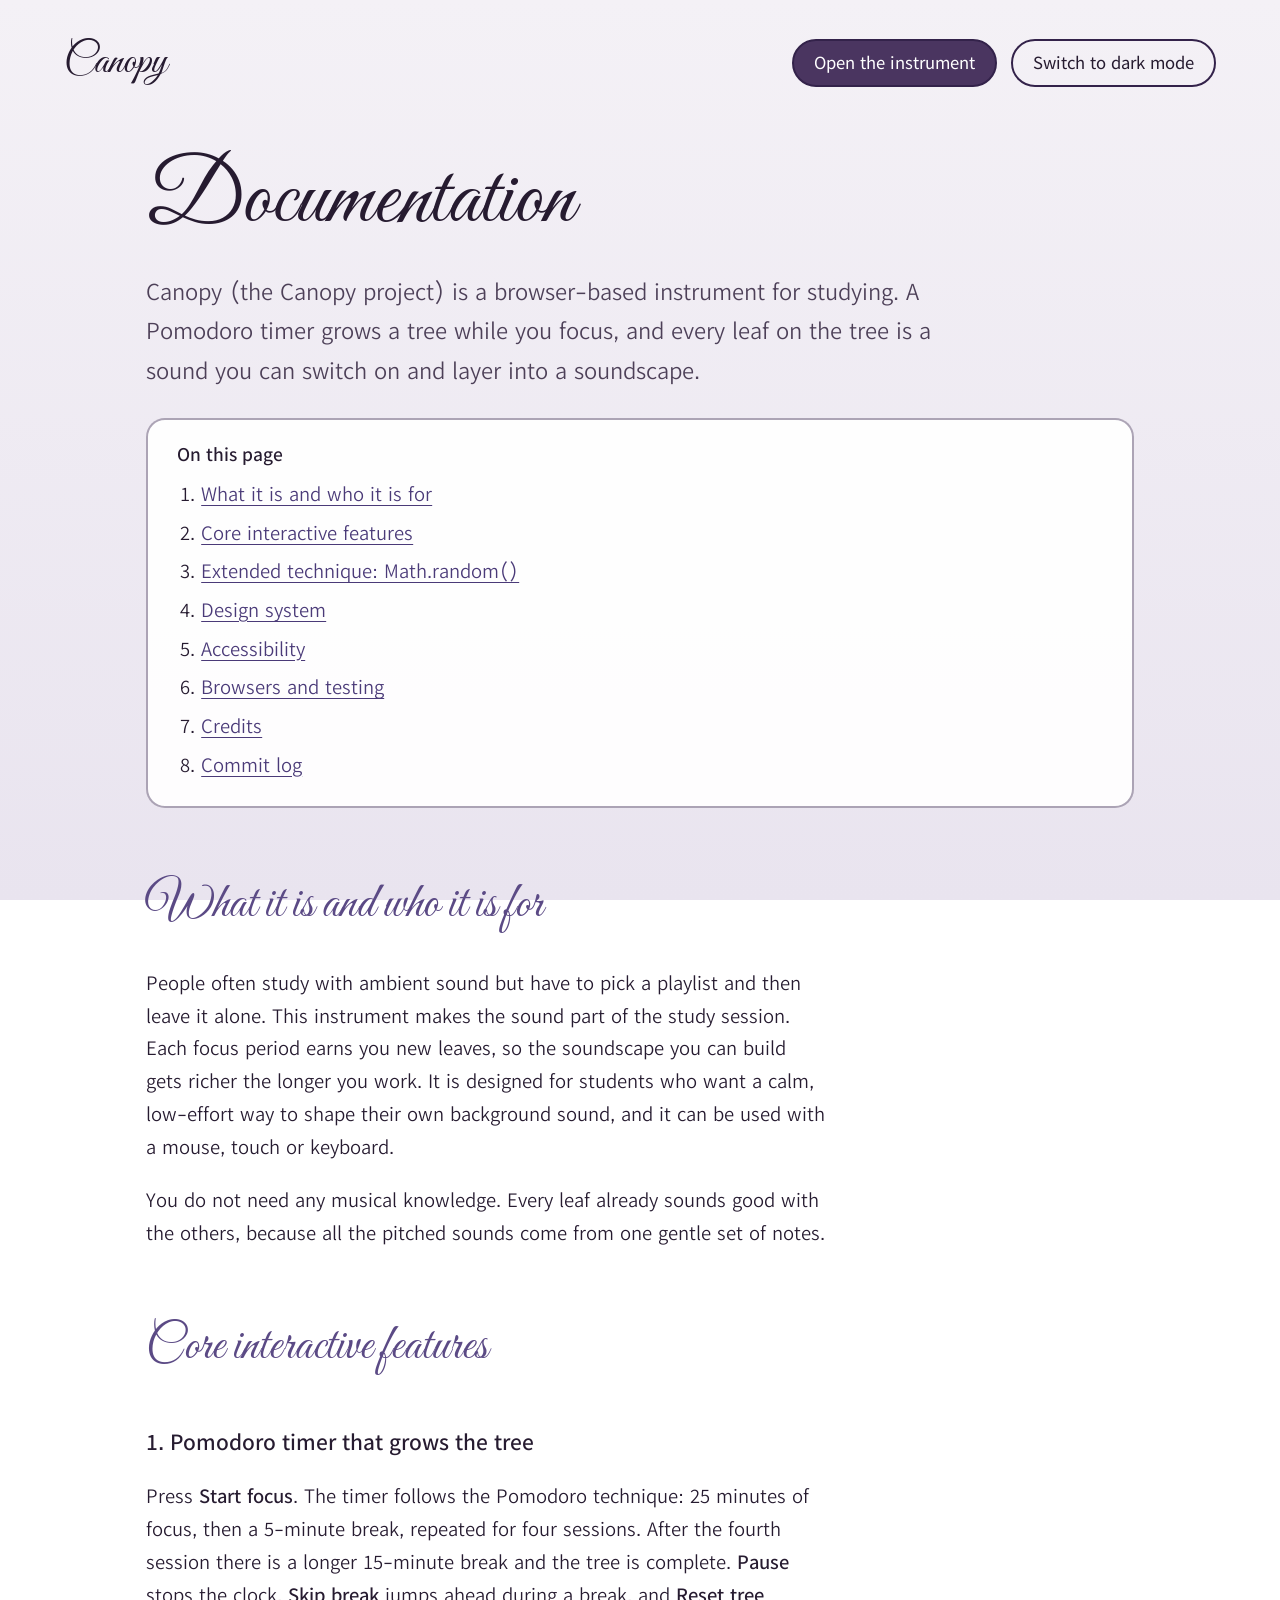
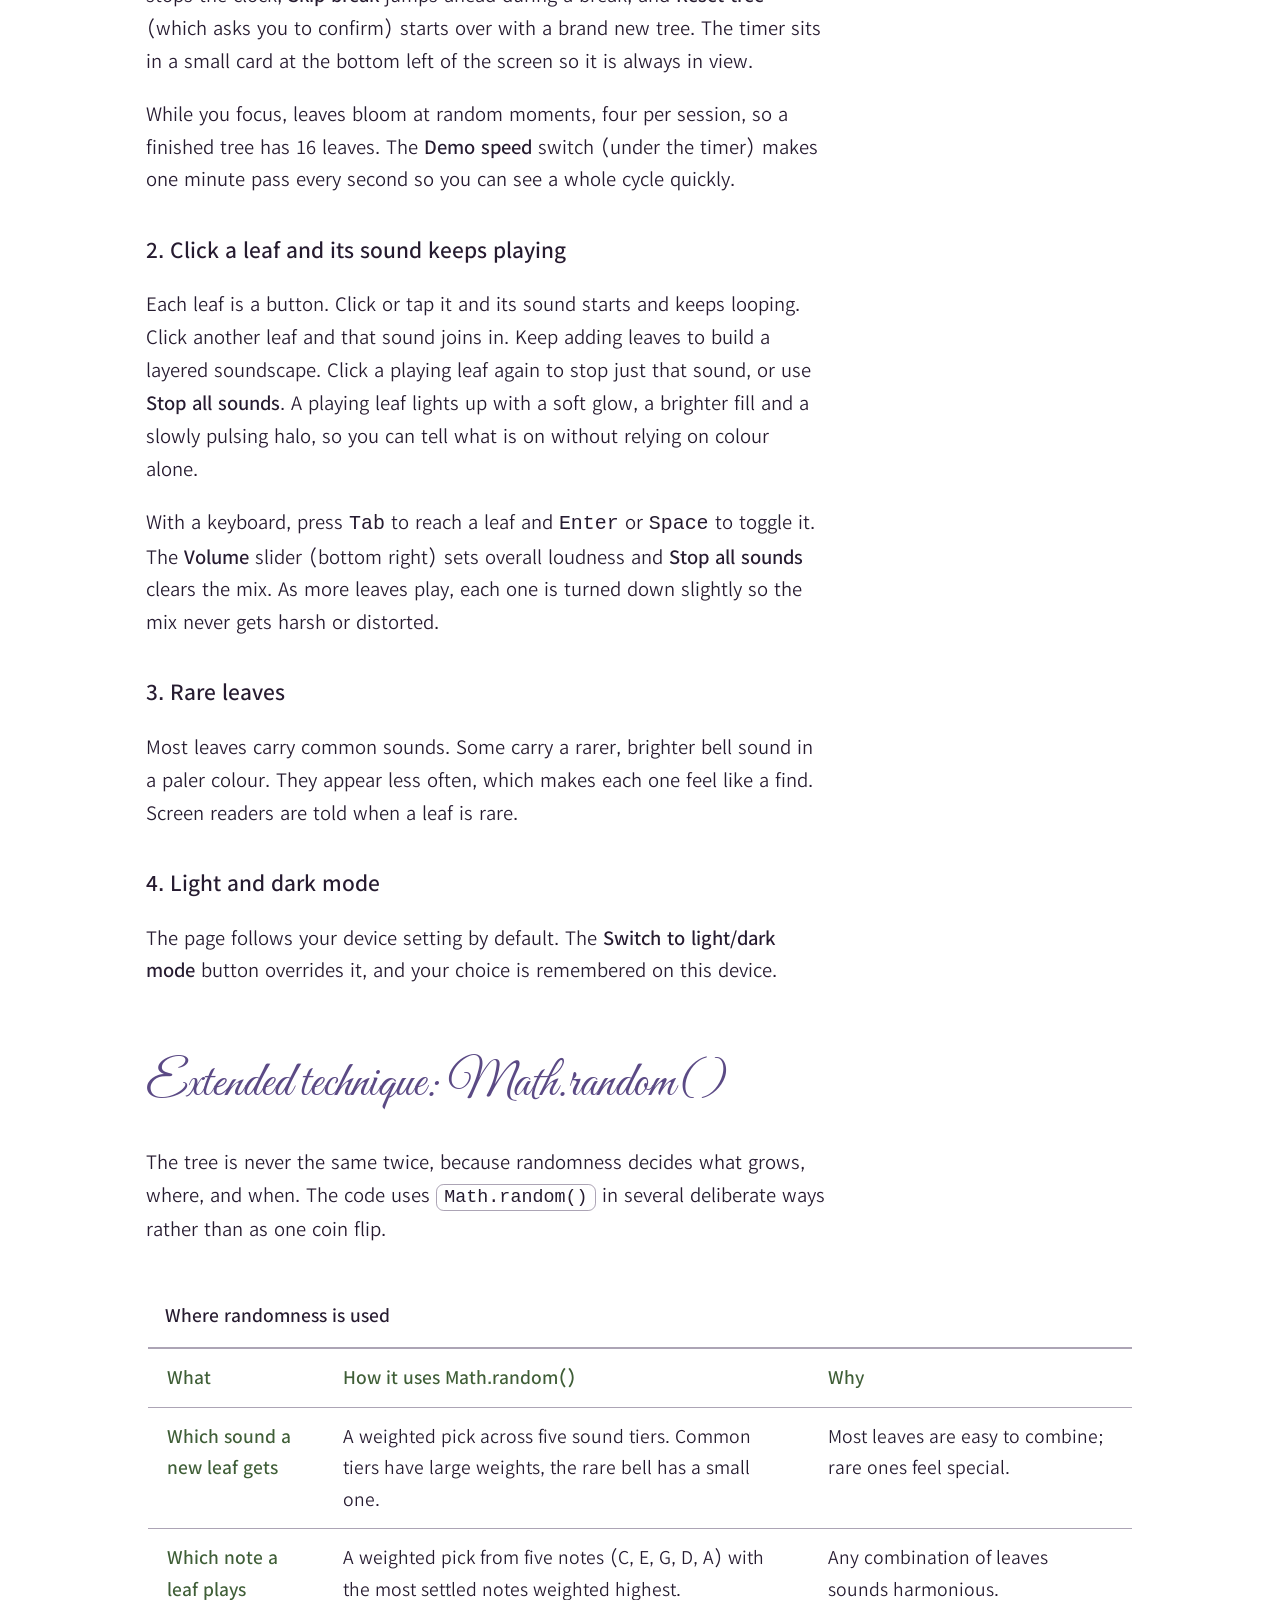
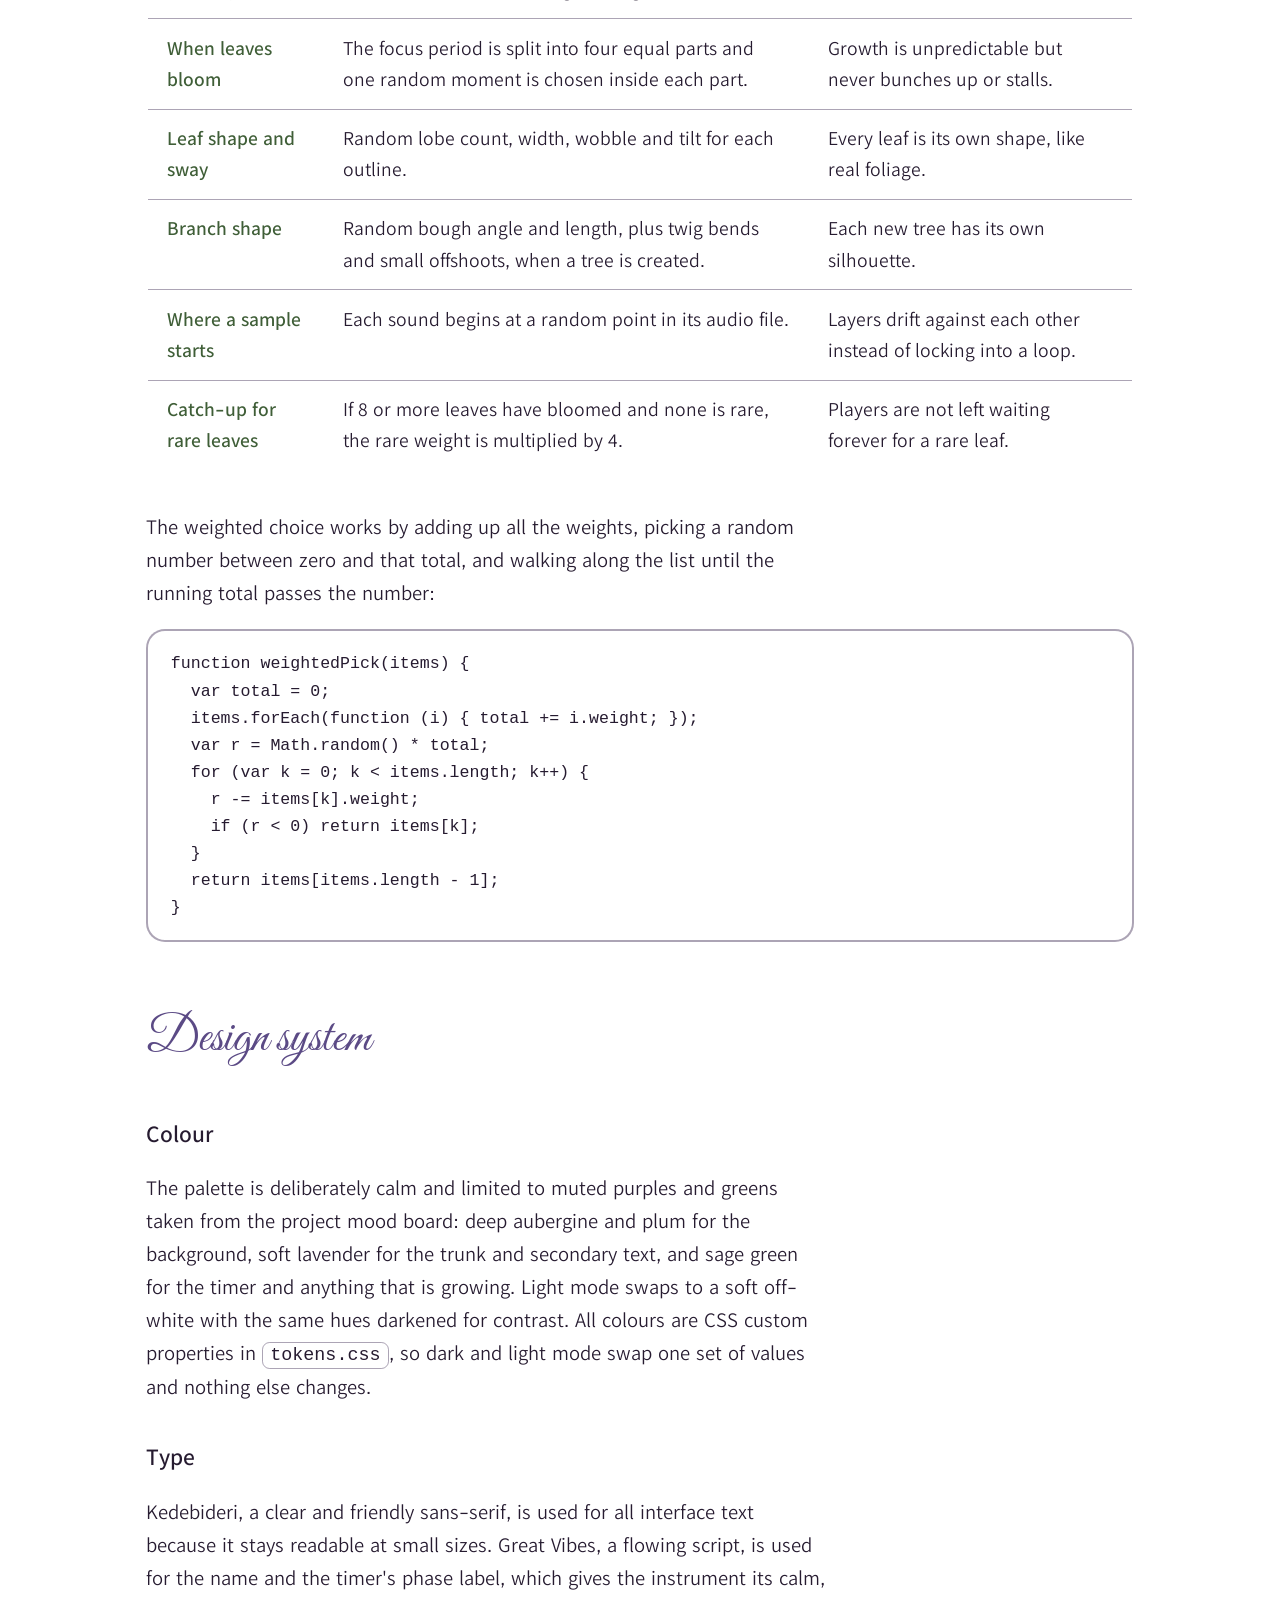
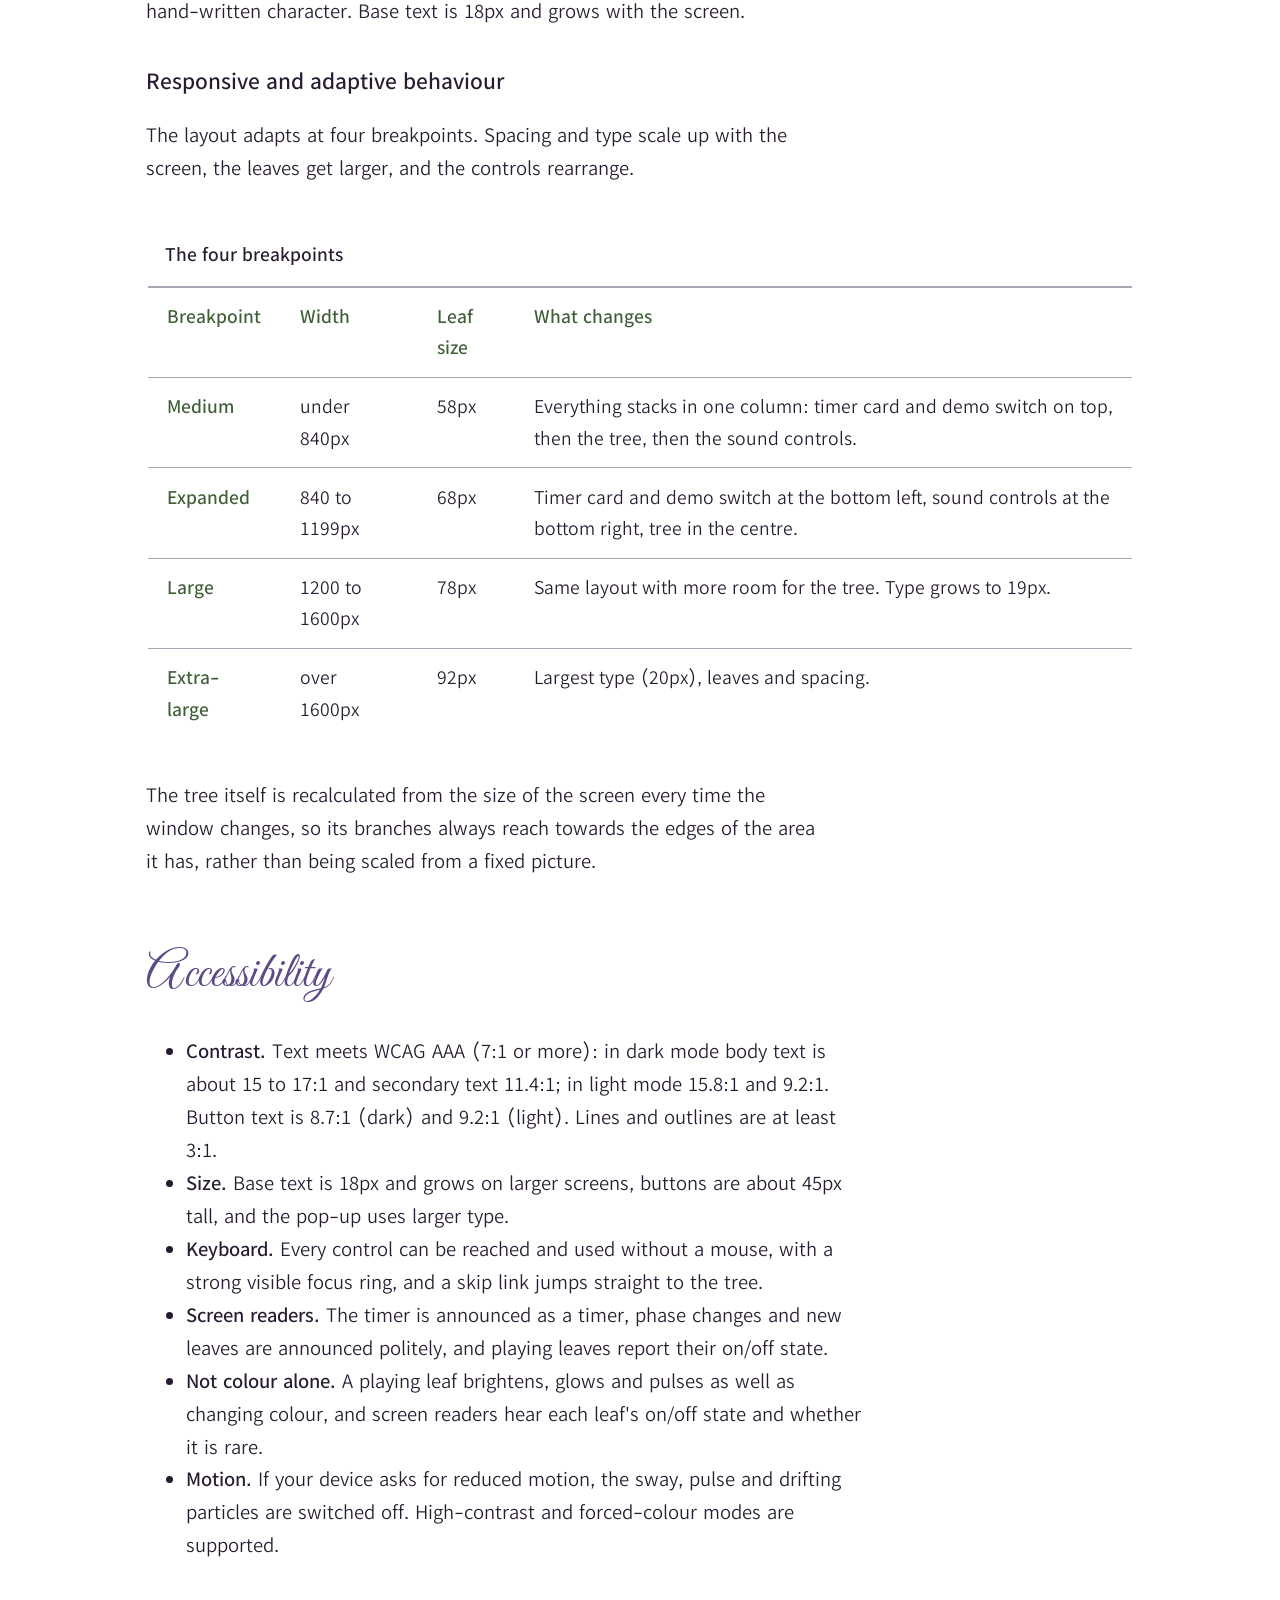
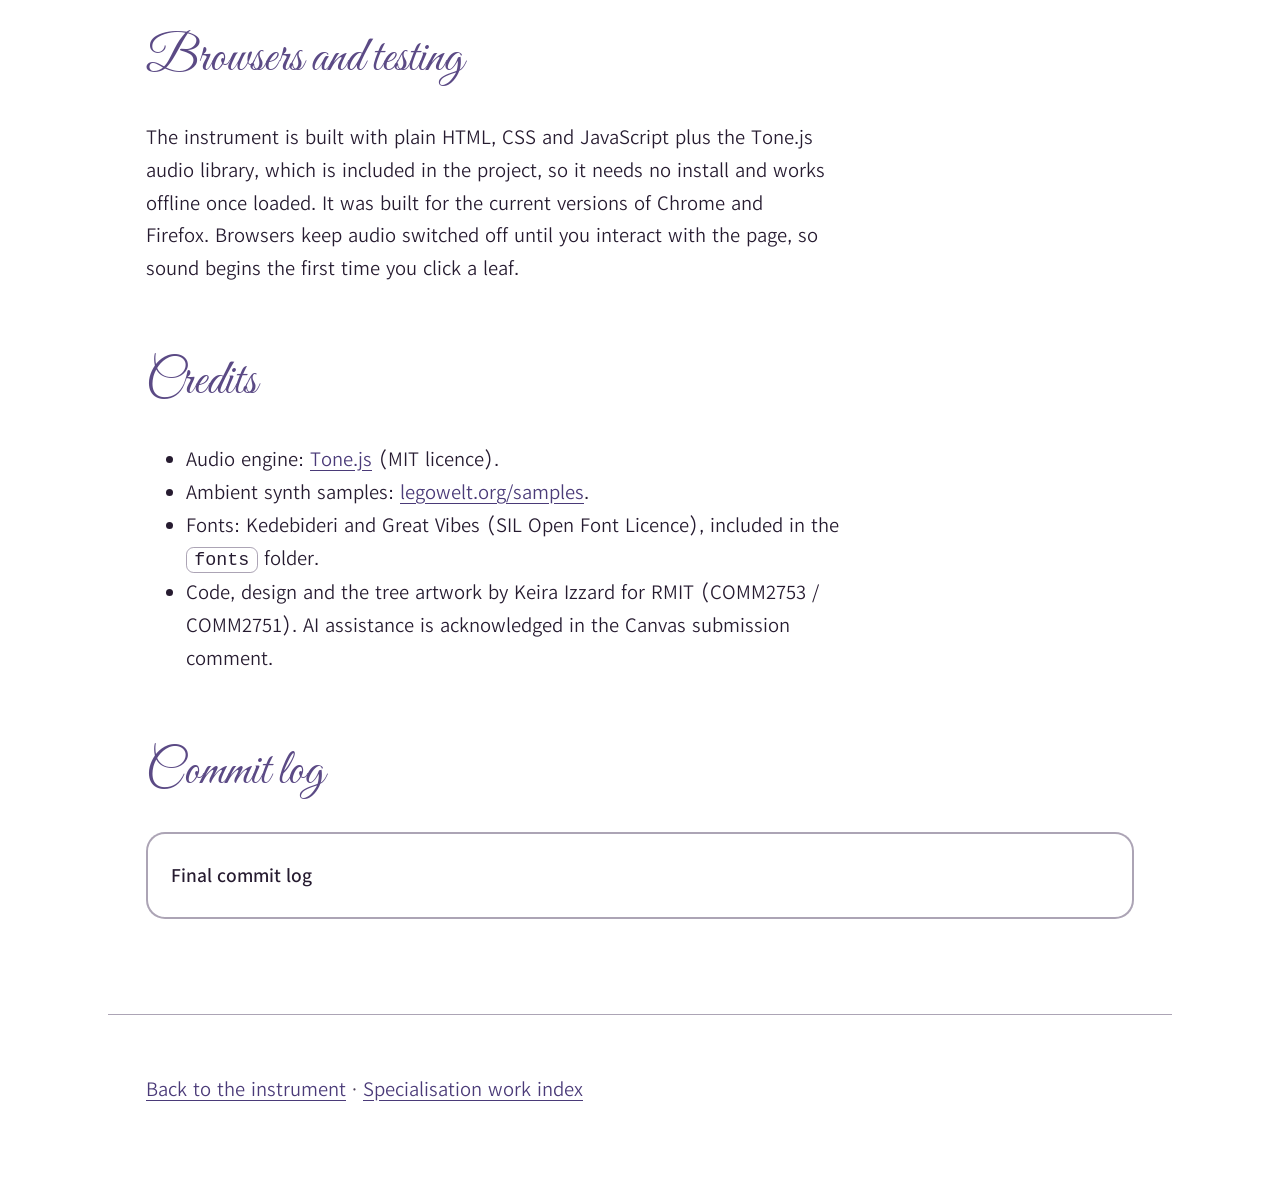
==== documentation.html @ b454fd2f "added in the refined design code, including a timer button which is follows the pomodoro technique, " ====
<!doctype html>
<html lang="en">
<head>
  <meta charset="UTF-8">
  <meta name="viewport" content="width=device-width, initial-scale=1">
  <title>Canopy: Documentation</title>
  <meta name="description" content="How Canopy works: its interactive features, the Math.random() technique, and the design system behind it.">
  <link rel="icon" href="data:image/svg+xml,%3Csvg xmlns='http://www.w3.org/2000/svg' viewBox='0 0 64 64'%3E%3Crect width='64' height='64' rx='14' fill='%23240f40'/%3E%3Cpath d='M12 40 C 18 18, 40 12, 54 14 C 54 34, 40 52, 12 40 Z' fill='%23c9dbbb'/%3E%3C/svg%3E">
  <link rel="stylesheet" href="tokens.css">
  <link rel="stylesheet" href="docs.css">
  <script src="theme.js"></script>
</head>
<body>
  <a class="skip-link" href="#main">Skip to the documentation</a>
  <header class="doc-header">
    <a class="brand" href="index.html">Canopy</a>
    <nav aria-label="Site">
      <a class="btn" href="index.html">Open the instrument</a>
      <button class="btn btn-quiet" id="theme-toggle" type="button">Switch to light mode</button>
    </nav>
  </header>

  <main id="main" tabindex="-1">
    <h1>Documentation</h1>
    <p class="lead">Canopy (the Canopy project) is a browser-based instrument for studying. A Pomodoro timer grows a tree while you focus, and every leaf on the tree is a sound you can switch on and layer into a soundscape.</p>

    <nav class="toc" aria-labelledby="toc-title">
      <strong id="toc-title">On this page</strong>
      <ol>
        <li><a href="#overview">What it is and who it is for</a></li>
        <li><a href="#core">Core interactive features</a></li>
        <li><a href="#technique">Extended technique: Math.random()</a></li>
        <li><a href="#design">Design system</a></li>
        <li><a href="#access">Accessibility</a></li>
        <li><a href="#testing">Browsers and testing</a></li>
        <li><a href="#credits">Credits</a></li>
        <li><a href="#log">Commit log</a></li>
      </ol>
    </nav>

    <h2 id="overview">What it is and who it is for</h2>
    <p>People often study with ambient sound but have to pick a playlist and then leave it alone. This instrument makes the sound part of the study session. Each focus period earns you new leaves, so the soundscape you can build gets richer the longer you work. It is designed for students who want a calm, low-effort way to shape their own background sound, and it can be used with a mouse, touch or keyboard.</p>
    <p>You do not need any musical knowledge. Every leaf already sounds good with the others, because all the pitched sounds come from one gentle set of notes.</p>

    <h2 id="core">Core interactive features</h2>

    <h3>1. Pomodoro timer that grows the tree</h3>
    <p>Press <strong>Start focus</strong>. The timer follows the Pomodoro technique: 25 minutes of focus, then a 5-minute break, repeated for four sessions. After the fourth session there is a longer 15-minute break and the tree is complete. <strong>Pause</strong> stops the clock, <strong>Skip break</strong> jumps ahead during a break, and <strong>Reset tree</strong> (which asks you to confirm) starts over with a brand new tree. The timer sits in a small card at the bottom left of the screen so it is always in view.</p>
    <p>While you focus, leaves bloom at random moments, four per session, so a finished tree has 16 leaves. The <strong>Demo speed</strong> switch (under the timer) makes one minute pass every second so you can see a whole cycle quickly.</p>

    <h3>2. Click a leaf and its sound keeps playing</h3>
    <p>Each leaf is a button. Click or tap it and its sound starts and keeps looping. Click another leaf and that sound joins in. Keep adding leaves to build a layered soundscape. Click a playing leaf again to stop just that sound, or use <strong>Stop all sounds</strong>. A playing leaf lights up with a soft glow, a brighter fill and a slowly pulsing halo, so you can tell what is on without relying on colour alone.</p>
    <p>With a keyboard, press <kbd>Tab</kbd> to reach a leaf and <kbd>Enter</kbd> or <kbd>Space</kbd> to toggle it. The <strong>Volume</strong> slider (bottom right) sets overall loudness and <strong>Stop all sounds</strong> clears the mix. As more leaves play, each one is turned down slightly so the mix never gets harsh or distorted.</p>

    <h3>3. Rare leaves</h3>
    <p>Most leaves carry common sounds. Some carry a rarer, brighter bell sound in a paler colour. They appear less often, which makes each one feel like a find. Screen readers are told when a leaf is rare.</p>

    <h3>4. Light and dark mode</h3>
    <p>The page follows your device setting by default. The <strong>Switch to light/dark mode</strong> button overrides it, and your choice is remembered on this device.</p>

    <h2 id="technique">Extended technique: Math.random()</h2>
    <p>The tree is never the same twice, because randomness decides what grows, where, and when. The code uses <code>Math.random()</code> in several deliberate ways rather than as one coin flip.</p>

    <div class="table-wrap">
    <table>
      <caption>Where randomness is used</caption>
      <thead><tr><th scope="col">What</th><th scope="col">How it uses Math.random()</th><th scope="col">Why</th></tr></thead>
      <tbody>
        <tr><th scope="row">Which sound a new leaf gets</th><td>A weighted pick across five sound tiers. Common tiers have large weights, the rare bell has a small one.</td><td>Most leaves are easy to combine; rare ones feel special.</td></tr>
        <tr><th scope="row">Which note a leaf plays</th><td>A weighted pick from five notes (C, E, G, D, A) with the most settled notes weighted highest.</td><td>Any combination of leaves sounds harmonious.</td></tr>
        <tr><th scope="row">When leaves bloom</th><td>The focus period is split into four equal parts and one random moment is chosen inside each part.</td><td>Growth is unpredictable but never bunches up or stalls.</td></tr>
        <tr><th scope="row">Leaf shape and sway</th><td>Random lobe count, width, wobble and tilt for each outline.</td><td>Every leaf is its own shape, like real foliage.</td></tr>
        <tr><th scope="row">Branch shape</th><td>Random bough angle and length, plus twig bends and small offshoots, when a tree is created.</td><td>Each new tree has its own silhouette.</td></tr>
        <tr><th scope="row">Where a sample starts</th><td>Each sound begins at a random point in its audio file.</td><td>Layers drift against each other instead of locking into a loop.</td></tr>
        <tr><th scope="row">Catch-up for rare leaves</th><td>If 8 or more leaves have bloomed and none is rare, the rare weight is multiplied by 4.</td><td>Players are not left waiting forever for a rare leaf.</td></tr>
      </tbody>
    </table>
    </div>

    <p>The weighted choice works by adding up all the weights, picking a random number between zero and that total, and walking along the list until the running total passes the number:</p>
<pre><code>function weightedPick(items) {
  var total = 0;
  items.forEach(function (i) { total += i.weight; });
  var r = Math.random() * total;
  for (var k = 0; k &lt; items.length; k++) {
    r -= items[k].weight;
    if (r &lt; 0) return items[k];
  }
  return items[items.length - 1];
}</code></pre>

    <h2 id="design">Design system</h2>
    <h3>Colour</h3>
    <p>The palette is deliberately calm and limited to muted purples and greens taken from the project mood board: deep aubergine and plum for the background, soft lavender for the trunk and secondary text, and sage green for the timer and anything that is growing. Light mode swaps to a soft off-white with the same hues darkened for contrast. All colours are CSS custom properties in <code>tokens.css</code>, so dark and light mode swap one set of values and nothing else changes.</p>
    <h3>Type</h3>
    <p>Kedebideri, a clear and friendly sans-serif, is used for all interface text because it stays readable at small sizes. Great Vibes, a flowing script, is used for the name and the timer's phase label, which gives the instrument its calm, hand-written character. Base text is 18px and grows with the screen.</p>
    <h3>Responsive and adaptive behaviour</h3>
    <p>The layout adapts at four breakpoints. Spacing and type scale up with the screen, the leaves get larger, and the controls rearrange.</p>

    <div class="table-wrap">
    <table>
      <caption>The four breakpoints</caption>
      <thead><tr><th scope="col">Breakpoint</th><th scope="col">Width</th><th scope="col">Leaf size</th><th scope="col">What changes</th></tr></thead>
      <tbody>
        <tr><th scope="row">Medium</th><td>under 840px</td><td>58px</td><td>Everything stacks in one column: timer card and demo switch on top, then the tree, then the sound controls.</td></tr>
        <tr><th scope="row">Expanded</th><td>840 to 1199px</td><td>68px</td><td>Timer card and demo switch at the bottom left, sound controls at the bottom right, tree in the centre.</td></tr>
        <tr><th scope="row">Large</th><td>1200 to 1600px</td><td>78px</td><td>Same layout with more room for the tree. Type grows to 19px.</td></tr>
        <tr><th scope="row">Extra-large</th><td>over 1600px</td><td>92px</td><td>Largest type (20px), leaves and spacing.</td></tr>
      </tbody>
    </table>
    </div>
    <p>The tree itself is recalculated from the size of the screen every time the window changes, so its branches always reach towards the edges of the area it has, rather than being scaled from a fixed picture.</p>

    <h2 id="access">Accessibility</h2>
    <ul>
      <li><strong>Contrast.</strong> Text meets WCAG AAA (7:1 or more): in dark mode body text is about 15 to 17:1 and secondary text 11.4:1; in light mode 15.8:1 and 9.2:1. Button text is 8.7:1 (dark) and 9.2:1 (light). Lines and outlines are at least 3:1.</li>
      <li><strong>Size.</strong> Base text is 18px and grows on larger screens, buttons are about 45px tall, and the pop-up uses larger type.</li>
      <li><strong>Keyboard.</strong> Every control can be reached and used without a mouse, with a strong visible focus ring, and a skip link jumps straight to the tree.</li>
      <li><strong>Screen readers.</strong> The timer is announced as a timer, phase changes and new leaves are announced politely, and playing leaves report their on/off state.</li>
      <li><strong>Not colour alone.</strong> A playing leaf brightens, glows and pulses as well as changing colour, and screen readers hear each leaf's on/off state and whether it is rare.</li>
      <li><strong>Motion.</strong> If your device asks for reduced motion, the sway, pulse and drifting particles are switched off. High-contrast and forced-colour modes are supported.</li>
    </ul>

    <h2 id="testing">Browsers and testing</h2>
    <p>The instrument is built with plain HTML, CSS and JavaScript plus the Tone.js audio library, which is included in the project, so it needs no install and works offline once loaded. It was built for the current versions of Chrome and Firefox. Browsers keep audio switched off until you interact with the page, so sound begins the first time you click a leaf.</p>

    <h2 id="credits">Credits</h2>
    <ul>
      <li>Audio engine: <a href="https://tonejs.github.io/">Tone.js</a> (MIT licence).</li>
      <li>Ambient synth samples: <a href="https://www.legowelt.org/samples/">legowelt.org/samples</a>.</li>
      <li>Fonts: Kedebideri and Great Vibes (SIL Open Font Licence), included in the <code>fonts</code> folder.</li>
      <li>Code, design and the tree artwork by Keira Izzard for RMIT (COMM2753 / COMM2751). AI assistance is acknowledged in the Canvas submission comment.</li>
    </ul>

    <h2 id="log">Commit log</h2>
    <details>
      <summary>Final commit log</summary>
      <p>The commit log table will be pasted here before submission.</p>
    </details>
  </main>

  <footer>
    <p><a href="index.html">Back to the instrument</a> · <a href="https://keiraizzard.github.io/specialisationWorkIndex/">Specialisation work index</a></p>
  </footer>
</body>
</html>
---- tokens.css ----
/* ==========================================================================
   tokens.css — design tokens shared by every page (instrument + docs)
   --------------------------------------------------------------------------
   Colour is strictly green + purple. Every text/background pairing below was
   checked against WCAG 2.2: body text >= 7:1 (AAA), non-text UI >= 3:1.
   Dark is the default; light applies when the visitor's system prefers it OR
   they pick it with the theme button (which sets data-theme on <html>).
   ========================================================================== */

@font-face { font-family: "Kedebideri"; font-style: normal; font-weight: 400; font-display: swap; src: url("fonts/kedebideri-latin-400-normal.woff2") format("woff2"); }
@font-face { font-family: "Kedebideri"; font-style: normal; font-weight: 500; font-display: swap; src: url("fonts/kedebideri-latin-500-normal.woff2") format("woff2"); }
@font-face { font-family: "Kedebideri"; font-style: normal; font-weight: 600; font-display: swap; src: url("fonts/kedebideri-latin-600-normal.woff2") format("woff2"); }
@font-face { font-family: "Great Vibes"; font-style: normal; font-weight: 400; font-display: swap; src: url("fonts/great-vibes-latin-400-normal.woff2") format("woff2"); }
/* fonts are bundled with the site (SIL Open Font License, see fonts/), so the
   page looks the same offline and never sends a request to a third party */

:root {
  color-scheme: dark;

  /* palette (raw colours, taken from the mood board) */
  --aubergine: #1a0b20;
  --plum: #2d1233;
  --lavender: #c5b5fe;
  --lime: #cdf05a;
  --forest: #022521;
  --tea-green: #c4d0b0;
  --bone: #f6f1e7;
  --pink: #f6a9cf;

  /* surfaces */
  --bg-0: #17101f;                      /* aubergine (page base) */
  --bg-1: #231832;                      /* plum (gradient end) */
  --bg-glow: rgba(170, 155, 215, 0.14); /* soft lavender light from above */
  --bg-glow-2: rgba(70, 105, 80, 0.26);  /* forest green light from below-left */
  --panel: rgba(32, 21, 45, 0.92);
  --panel-border: rgba(179, 166, 214, 0.38);

  /* text */
  --ink: #efeaf3;                       /* bone */
  --ink-dim: #cfc6d8;
  --accent: #b7cba3;                    /* fresh lime: timer, highlights */
  --accent-2: #b3a6d6;                  /* soft lavender */
  --link: #b7cba3;

  /* controls */
  --btn-bg: #4a3560;
  --btn-bg-hover: #5b4274;
  --btn-ink: #ffffff;
  --btn-border: rgba(179, 166, 214, 0.6);
  --btn-on-bg: #2f4a37;                 /* "on" state (forest) */
  --focus: #dfeccf;

  /* tree drawing (read by main.js for the canvas) */
  --canvas-trunk: #9c8cc4;
  --canvas-dim: #7f70aa;                /* resting branches */
  --canvas-lit: #b7cba3;
  --tile-edge: #dce6cf;
  --marker: #9c8cc4;

  /* ambient motes */
  --mote-1: #b7cba3;
  --mote-2: #b3a6d6;
  --mote-3: #9bb08c;
  --grain-opacity: 0.3;
  --vignette: rgba(8, 4, 14, 0.5);

  /* type */
  --font-display: "Great Vibes", "Brush Script MT", cursive;
  --font-ui: "Kedebideri", system-ui, -apple-system, "Segoe UI", Roboto, sans-serif;

  /* sizing (overridden per breakpoint in style.css) */
  --tile-size: 66px;
  --space-1: 0.5rem;
  --space-2: 1rem;
  --space-3: 1.4rem;
  --space-4: 2.25rem;
  --radius: 1rem;
}

/* ---- light theme ------------------------------------------------------ */
/* (the values are written twice on purpose: once for "system prefers light
   and nothing was chosen", once for "visitor chose light". CSS has no way to
   share one block between a media query and an attribute selector.) */
@media (prefers-color-scheme: light) {
  :root:not([data-theme]) {
    color-scheme: light;
    --bg-0: #f4f1f6;
    --bg-1: #e9e4ef;
    --bg-glow: rgba(170, 155, 215, 0.28);
    --bg-glow-2: rgba(150, 180, 140, 0.20);
    --panel: rgba(255, 255, 255, 0.92);
    --panel-border: rgba(58, 40, 80, 0.42);
    --ink: #261b30;
    --ink-dim: #4d4058;
    --accent: #3f5e37;
    --accent-2: #5b4a85;
    --link: #4a3a78;
    --btn-bg: #4a3560;
    --btn-bg-hover: #5b4274;
    --btn-ink: #ffffff;
    --btn-border: #33224a;
    --btn-on-bg: #3f5e37;
    --focus: #2a1a63;
    --canvas-trunk: #5b4a85;
    --canvas-dim: #8d80ae;
    --canvas-lit: #4f7345;
    --tile-edge: #3a2b4a;
    --marker: #5b4a85;
    --mote-1: #4f7345;
    --mote-2: #5b4a85;
    --mote-3: #6f8a65;
    --grain-opacity: 0.18;
    --vignette: rgba(91, 74, 133, 0.12);
  }
}

:root[data-theme="light"] {
  color-scheme: light;
  --bg-0: #f4f1f6;
  --bg-1: #e9e4ef;
  --bg-glow: rgba(170, 155, 215, 0.28);
  --bg-glow-2: rgba(150, 180, 140, 0.20);
  --panel: rgba(255, 255, 255, 0.92);
  --panel-border: rgba(58, 40, 80, 0.42);
  --ink: #261b30;
  --ink-dim: #4d4058;
  --accent: #3f5e37;
  --accent-2: #5b4a85;
  --link: #4a3a78;
  --btn-bg: #4a3560;
  --btn-bg-hover: #5b4274;
  --btn-ink: #ffffff;
  --btn-border: #33224a;
  --btn-on-bg: #3f5e37;
  --focus: #2a1a63;
  --canvas-trunk: #5b4a85;
  --canvas-dim: #8d80ae;
  --canvas-lit: #4f7345;
  --tile-edge: #3a2b4a;
  --marker: #5b4a85;
  --mote-1: #4f7345;
  --mote-2: #5b4a85;
  --mote-3: #6f8a65;
  --grain-opacity: 0.18;
  --vignette: rgba(91, 74, 133, 0.12);
}

/* ---- "increase contrast" system setting ------------------------------- */
@media (prefers-contrast: more) {
  :root {
    --ink-dim: var(--ink);
    --panel-border: var(--ink);
    --btn-border: var(--ink);
  }
}
---- docs.css ----
/* docs.css — styles for documentation.html (uses the shared tokens.css) */
*,*::before,*::after{box-sizing:border-box}
html{font-size:112.5%;-webkit-text-size-adjust:100%}
body{margin:0;font-family:var(--font-ui);font-weight:400;line-height:1.65;color:var(--ink);
  background:radial-gradient(90rem 40rem at 50% -10%,var(--bg-glow),transparent 60%),linear-gradient(180deg,var(--bg-0),var(--bg-1)) fixed;min-height:100vh}
a{color:var(--link);text-underline-offset:.2em}
a:focus-visible,button:focus-visible,summary:focus-visible{outline:3px solid var(--focus);outline-offset:3px;border-radius:6px}
.sr-only{position:absolute;width:1px;height:1px;overflow:hidden;clip:rect(0 0 0 0);white-space:nowrap}
.skip-link{position:absolute;left:1rem;top:-4rem;background:var(--btn-bg);color:var(--btn-ink);padding:.7rem 1rem;border-radius:.6rem;z-index:10}
.skip-link:focus{top:1rem}
.doc-header{display:flex;flex-wrap:wrap;gap:1rem;justify-content:space-between;align-items:center;padding:1.5rem clamp(1rem,5vw,4rem)}
.doc-header .brand{font-family:var(--font-display);font-weight:400;font-size:2.2rem;color:var(--ink);text-decoration:none}
.doc-header nav{display:flex;flex-wrap:wrap;gap:.75rem}
.btn{display:inline-flex;align-items:center;min-height:2.5rem;padding:.4rem 1.05rem;font:500 .95rem var(--font-ui);color:var(--btn-ink);background:var(--btn-bg);border:2px solid var(--btn-border);border-radius:999px;cursor:pointer;text-decoration:none}
.btn:hover{background:var(--btn-bg-hover)}
.btn-quiet{background:transparent;color:var(--ink)}
.btn-quiet:hover{background:var(--panel)}
main{max-width:56rem;margin:0 auto;padding:1rem clamp(1rem,5vw,2rem) 4rem}
h1{font-family:var(--font-display);font-weight:400;font-size:clamp(3.4rem,7vw,5rem);line-height:1.05;margin:.5rem 0 1rem}
h2{font-family:var(--font-display);font-weight:400;font-size:2.6rem;margin:3rem 0 .75rem;color:var(--accent-2)}
h3{font-size:1.2rem;font-weight:600;margin:1.8rem 0 .4rem}
p,li{font-size:1.05rem;max-width:68ch}
.lead{font-size:1.25rem;color:var(--ink-dim)}
.toc{background:var(--panel);border:2px solid var(--panel-border);border-radius:1rem;padding:1rem 1.5rem;margin:1.5rem 0}
.toc ol{margin:.4rem 0 0;padding-left:1.3rem}
.toc li{margin:.3rem 0}
.card{background:var(--panel);border:2px solid var(--panel-border);border-radius:1rem;padding:1.2rem 1.5rem;margin:1rem 0}
table{width:100%;border-collapse:collapse;margin:1rem 0;background:var(--panel);border:2px solid var(--panel-border);border-radius:1rem;overflow:hidden}
caption{text-align:left;padding:.8rem 1rem;font-weight:600}
th,td{text-align:left;padding:.7rem 1rem;border-top:1px solid var(--panel-border);font-size:1rem;vertical-align:top}
th{color:var(--accent);font-weight:600}
.table-wrap{overflow-x:auto}
code{font-family:ui-monospace,Menlo,Consolas,monospace;font-size:.92em;background:var(--panel);border:1px solid var(--panel-border);border-radius:.4rem;padding:.1em .4em}
pre{background:var(--panel);border:2px solid var(--panel-border);border-radius:1rem;padding:1rem 1.2rem;overflow-x:auto;font-size:.95rem;line-height:1.5}
pre code{background:none;border:0;padding:0}
details{background:var(--panel);border:2px solid var(--panel-border);border-radius:1rem;padding:.8rem 1.2rem;margin:1rem 0}
summary{cursor:pointer;font-weight:600;min-height:2.75rem;display:flex;align-items:center}
footer{max-width:56rem;margin:0 auto;padding:2rem clamp(1rem,5vw,2rem) 3rem;border-top:1px solid var(--panel-border);color:var(--ink-dim)}
@media (forced-colors:active){.btn,.card,table,details,pre{border:2px solid CanvasText}}
@media (min-width:1200px){html{font-size:118.75%}}
@media (min-width:1600.02px){html{font-size:125%}}
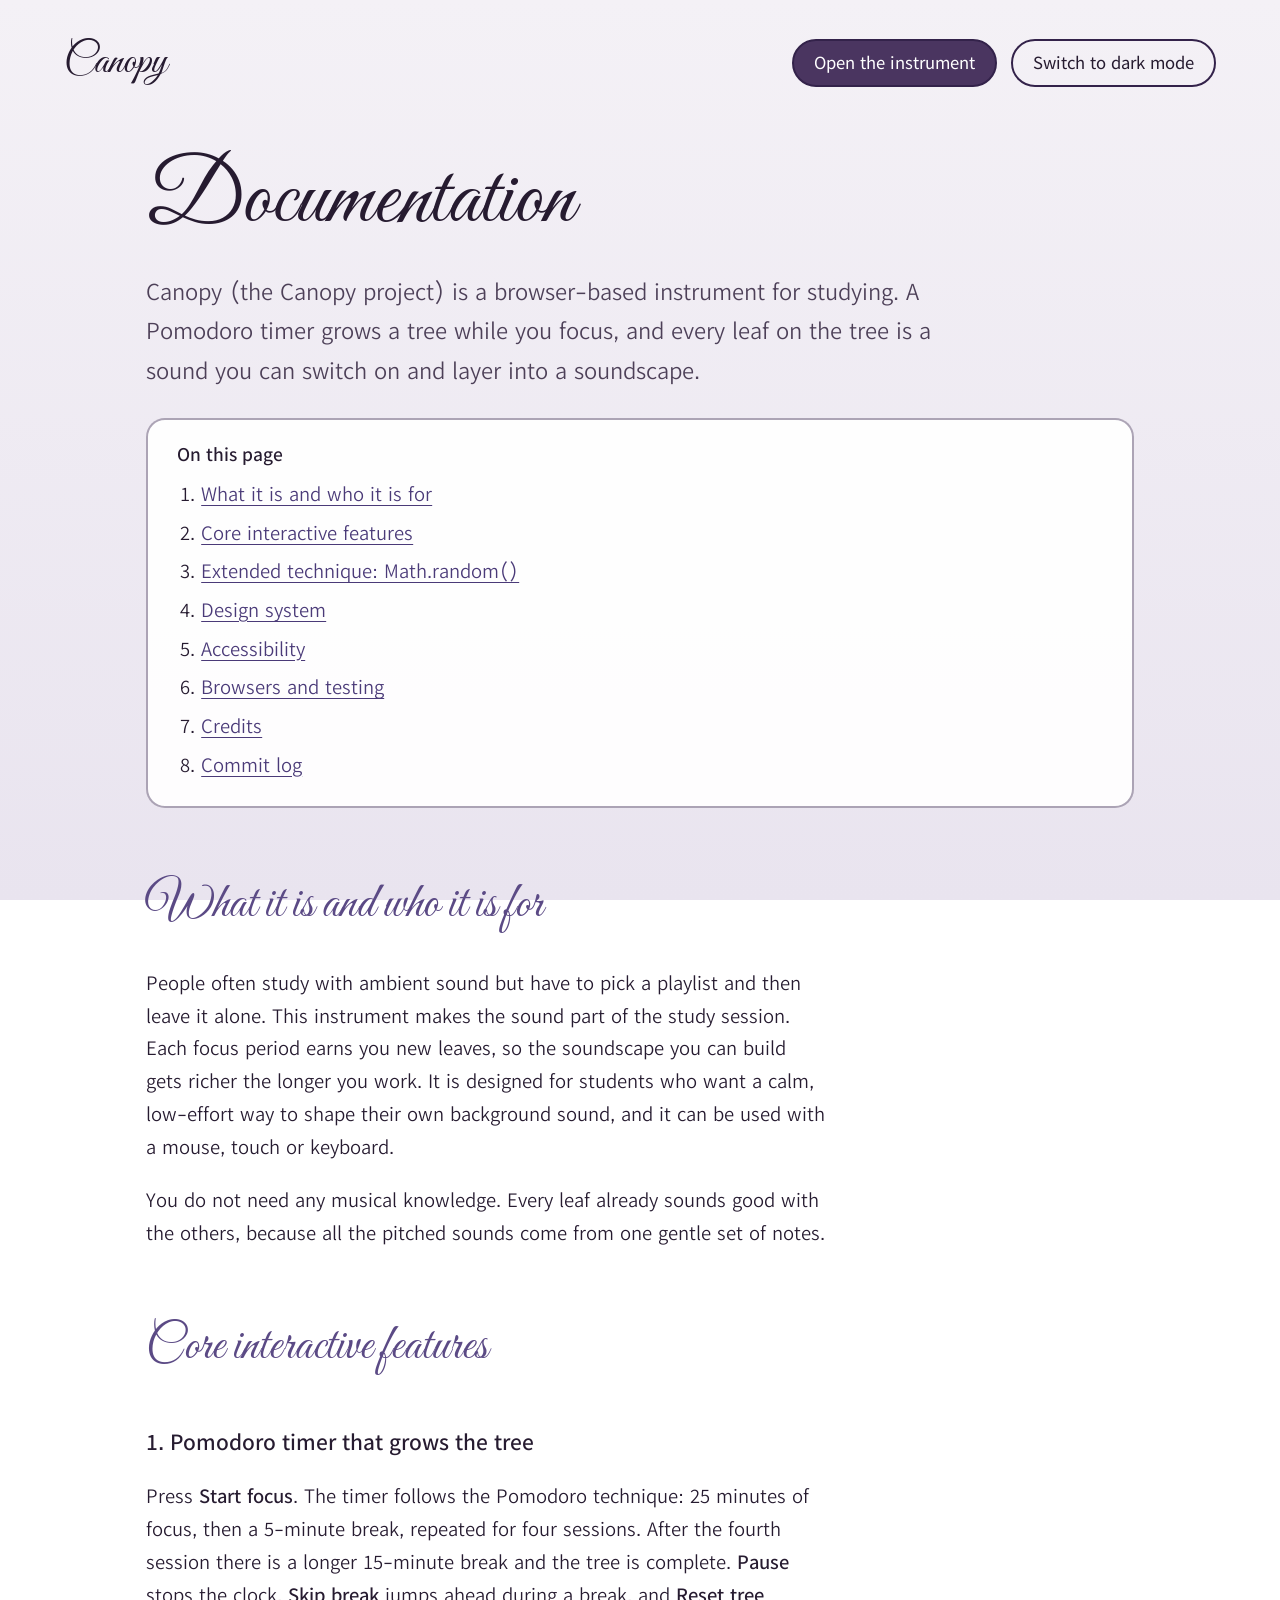
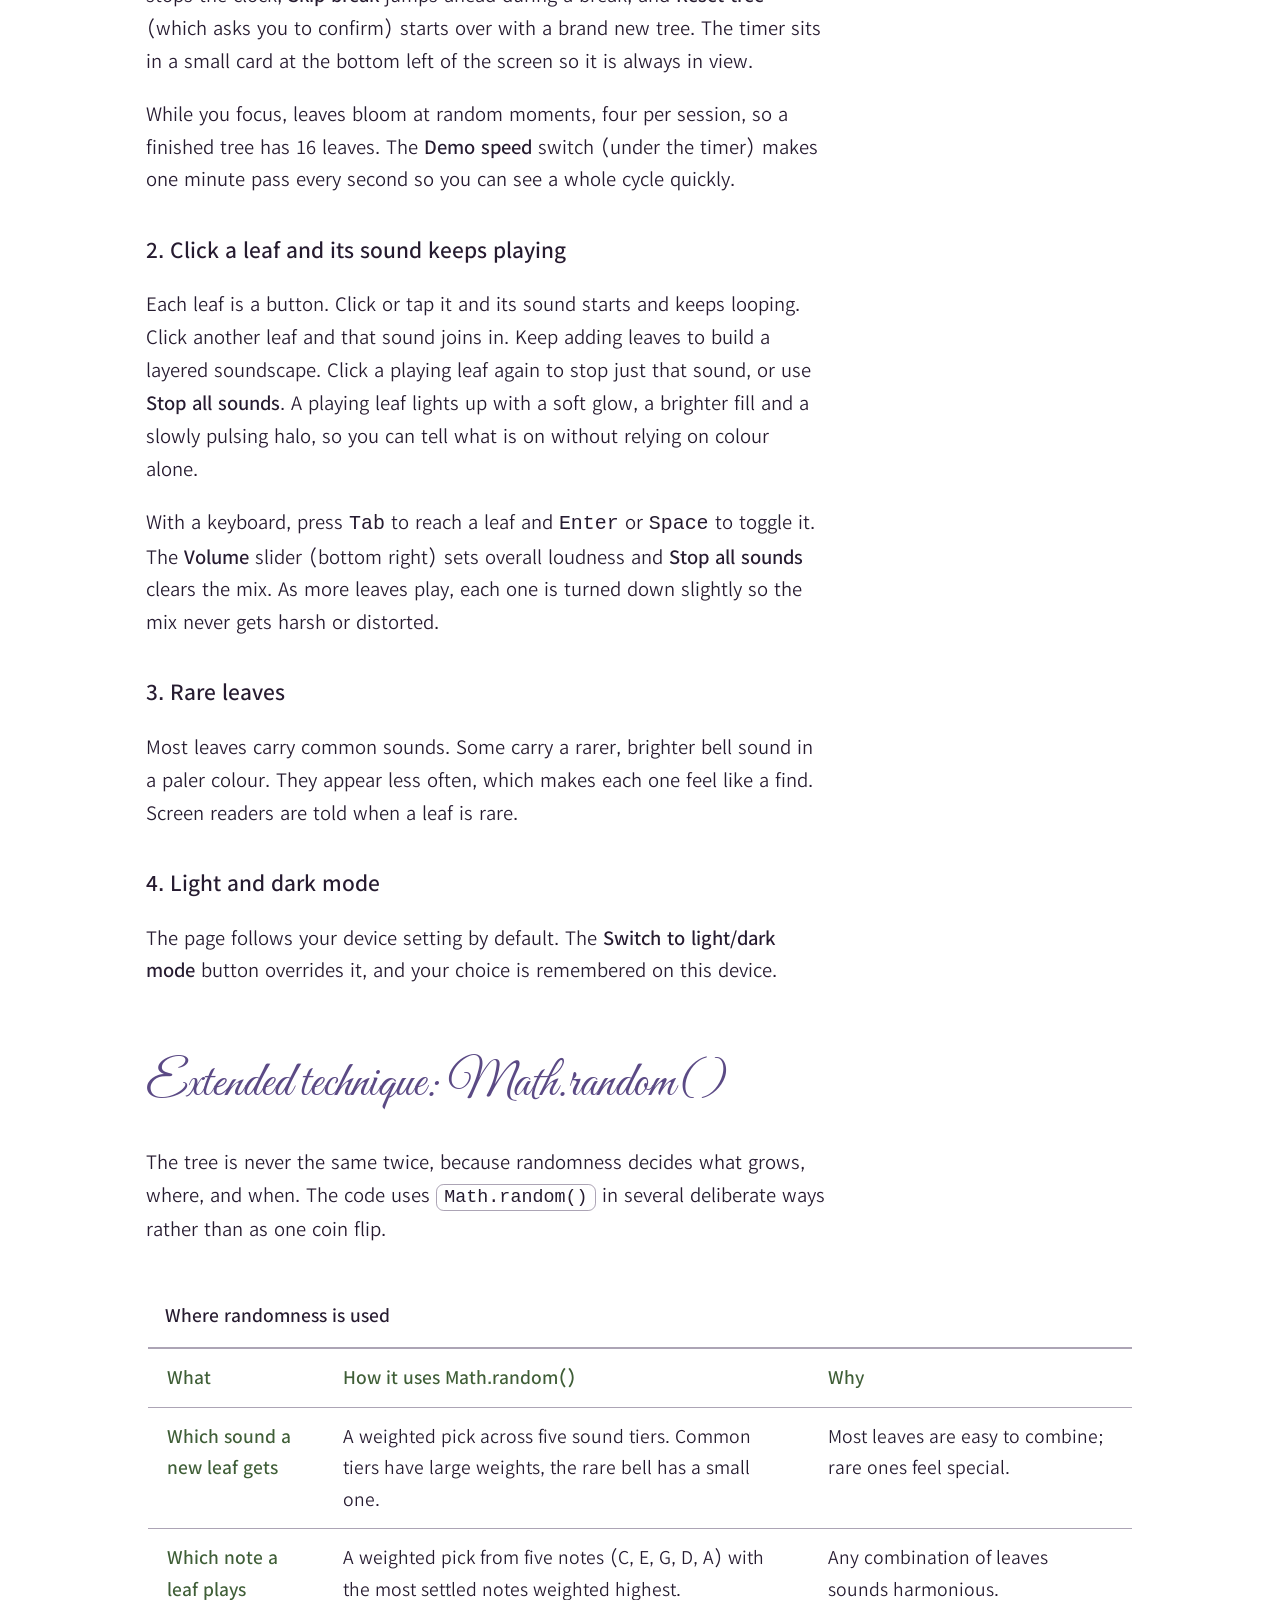
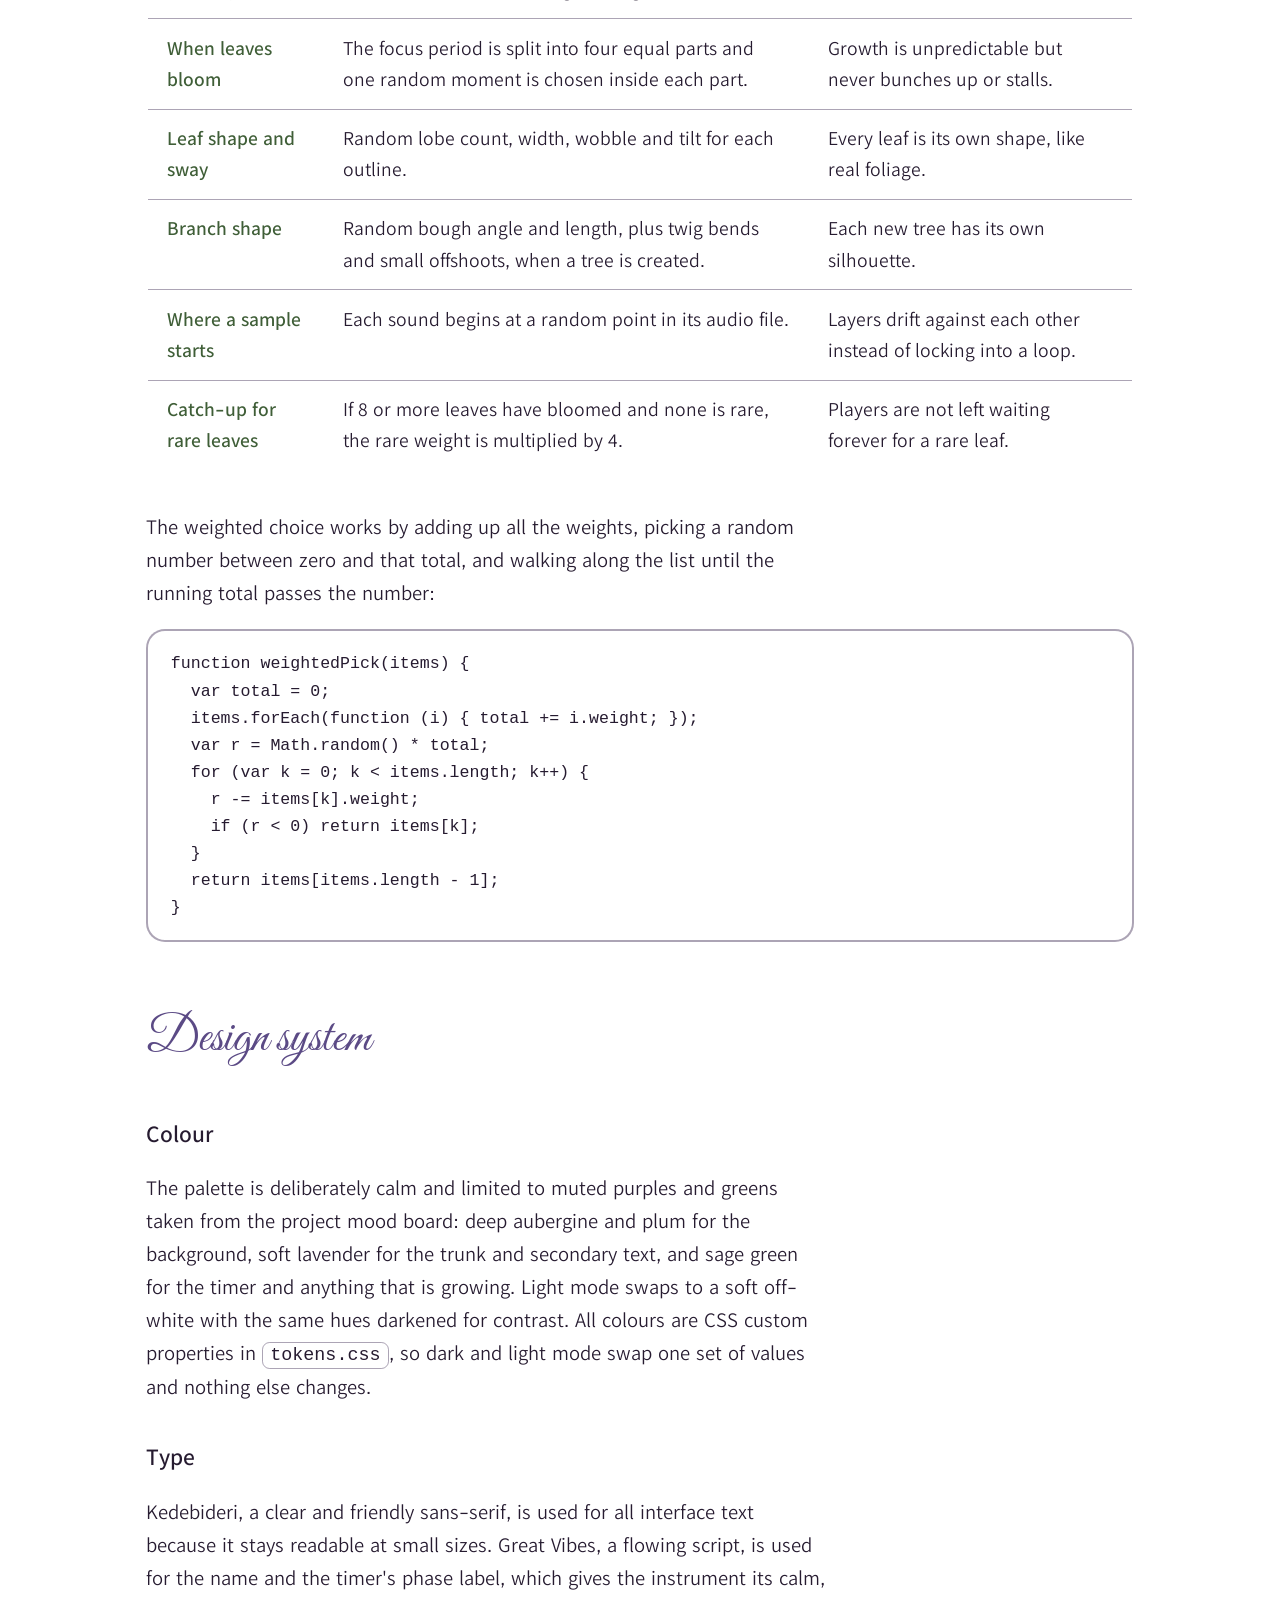
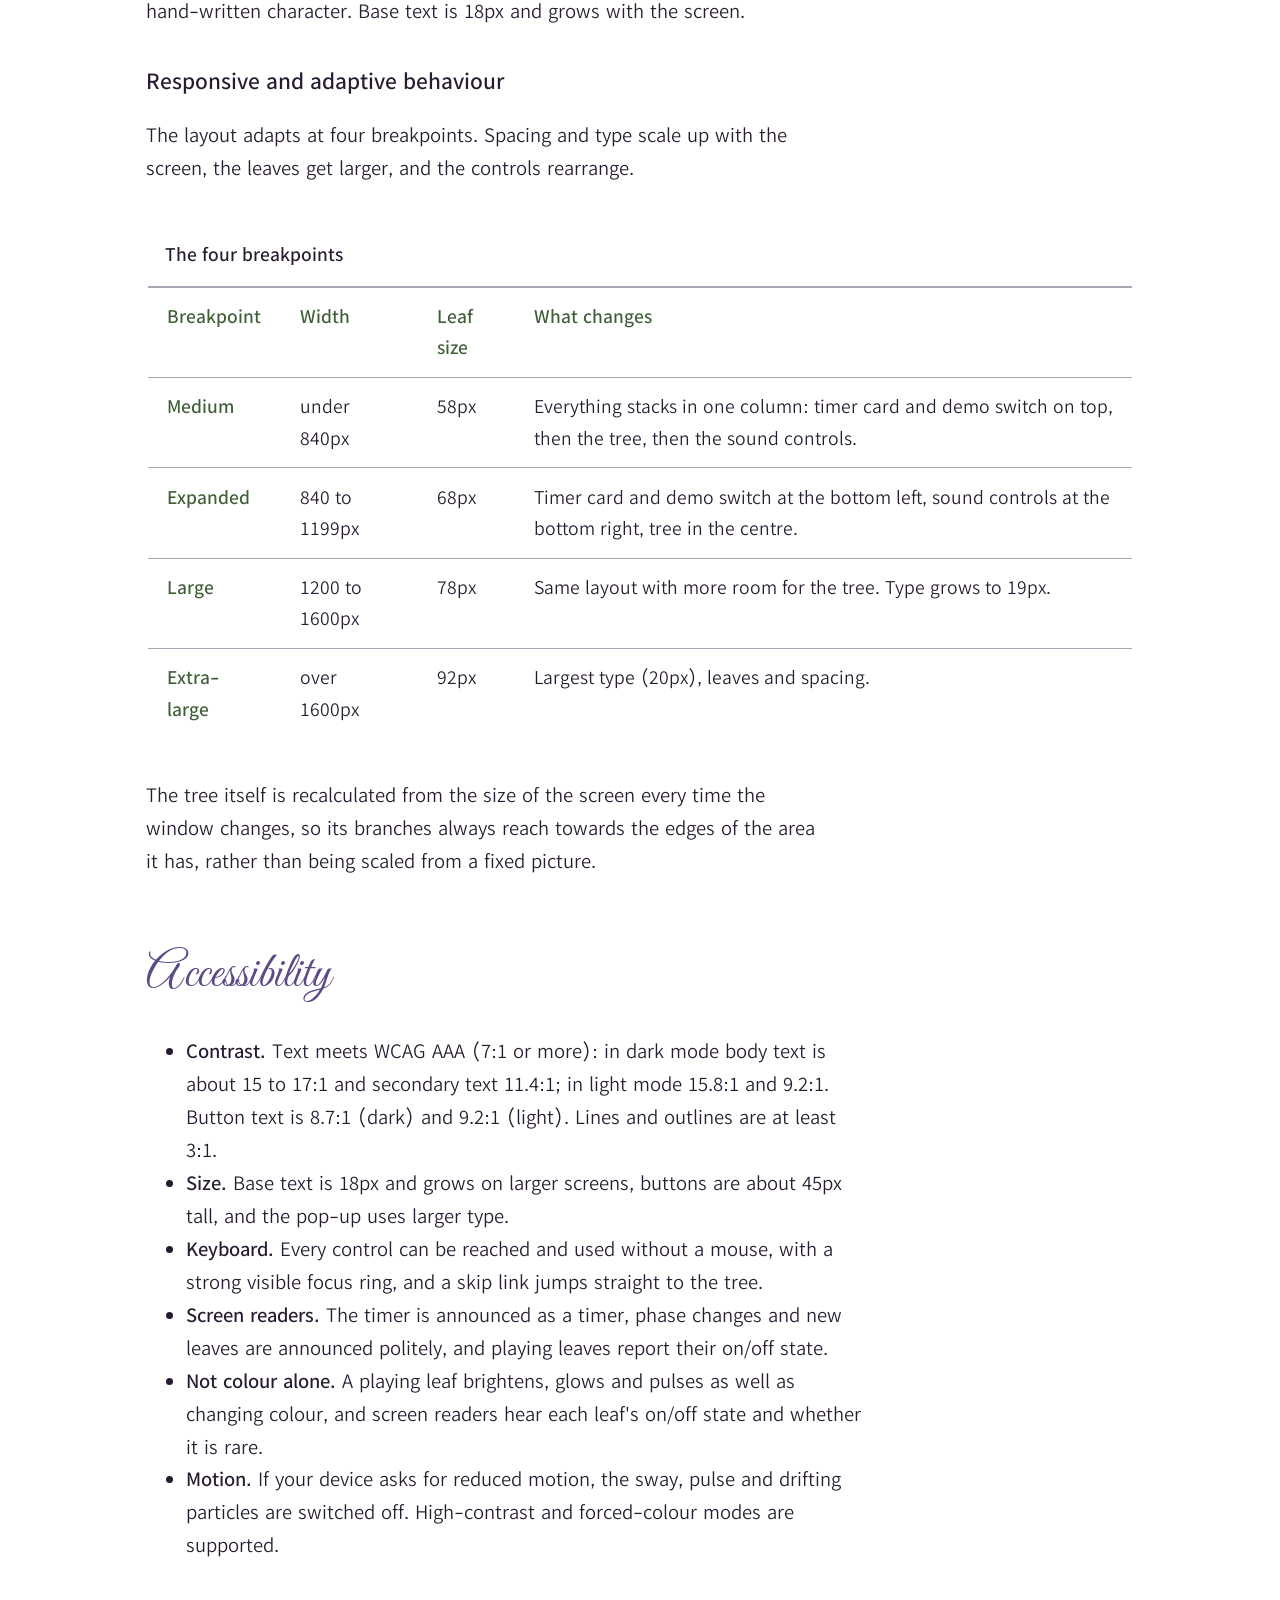
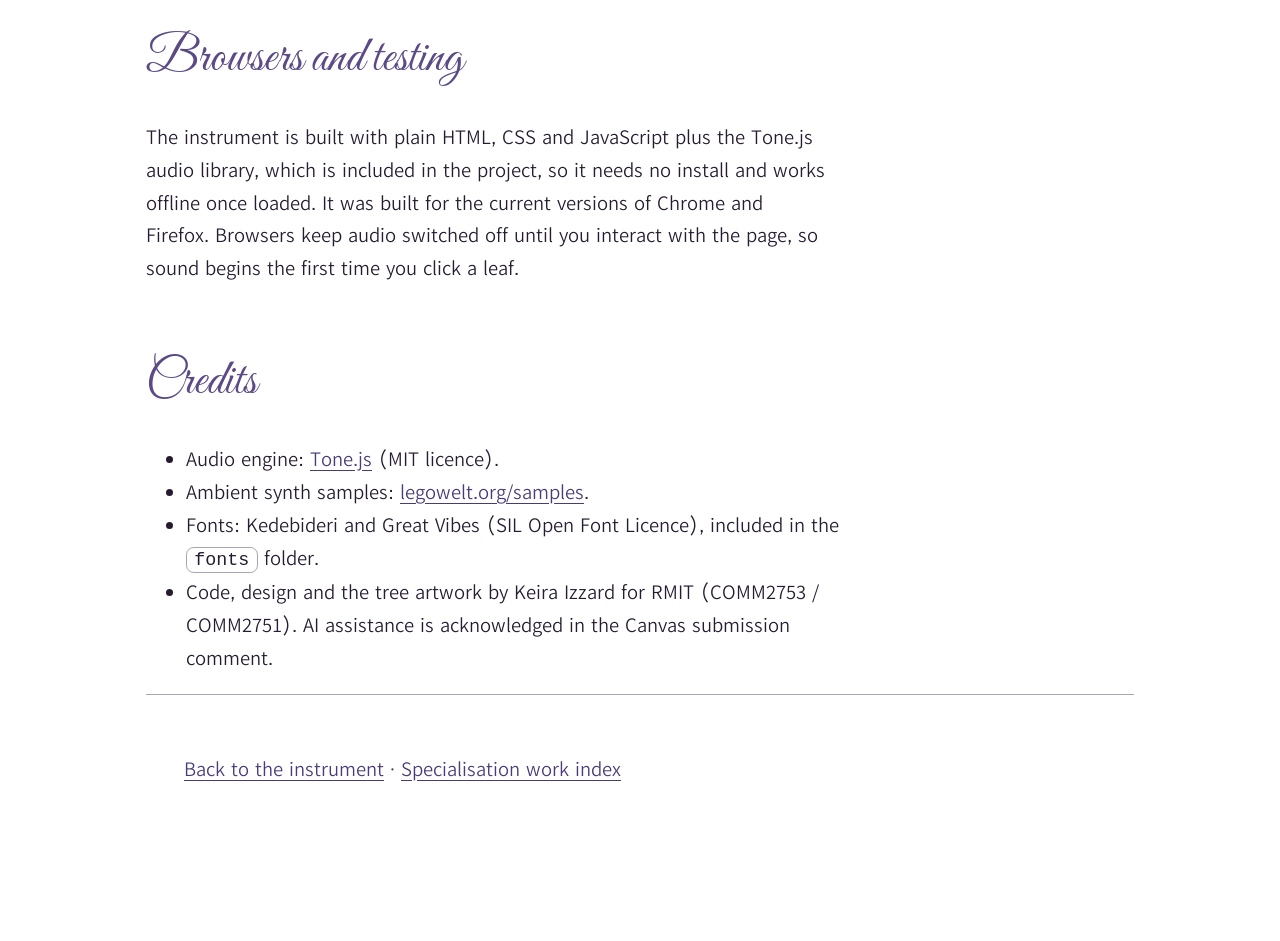
==== commit 54d4467d: "Finalised website adjusted some texts and headings to be more minimal and action orientated" ====
--- a/documentation.html
+++ b/documentation.html
@@ -132,12 +132,7 @@
       <li>Code, design and the tree artwork by Keira Izzard for RMIT (COMM2753 / COMM2751). AI assistance is acknowledged in the Canvas submission comment.</li>
     </ul>
 
-    <h2 id="log">Commit log</h2>
-    <details>
-      <summary>Final commit log</summary>
-      <p>The commit log table will be pasted here before submission.</p>
-    </details>
-  </main>
+
 
   <footer>
     <p><a href="index.html">Back to the instrument</a> · <a href="https://keiraizzard.github.io/specialisationWorkIndex/">Specialisation work index</a></p>
